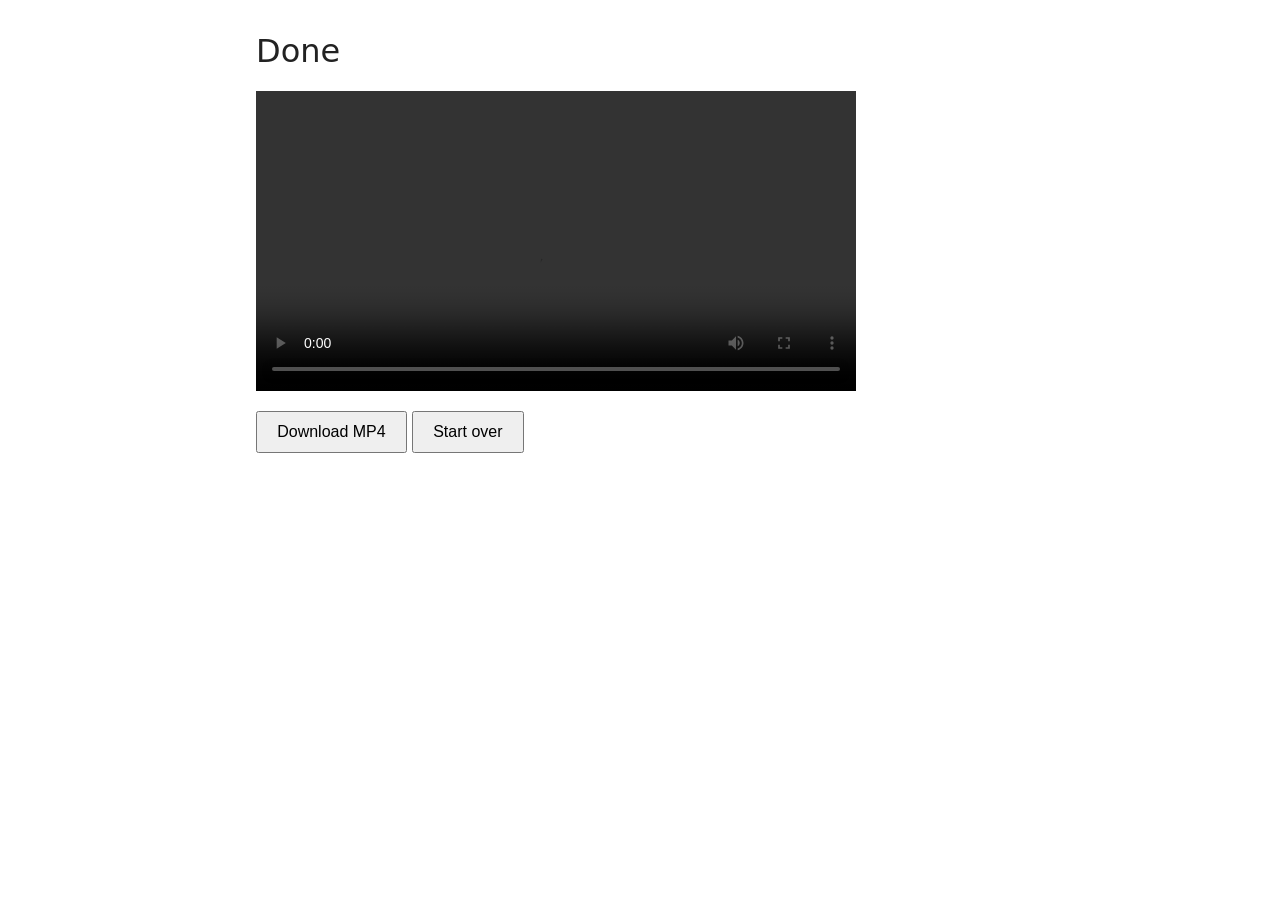
==== static/done.html @ bf4f15ad "feat: four-page vanilla HTML frontend with WS progress Co-Authored-By: Claude Sonnet 4.6 <noreply@an" ====
<!DOCTYPE html>
<html lang="en">
<head>
  <meta charset="utf-8">
  <title>Face Blur — Done</title>
  <link rel="stylesheet" href="/static/css/style.css">
</head>
<body>
  <h1>Done</h1>
  <video id="preview" controls style="width:100%; max-width:600px;"></video>
  <p>
    <a id="dl" download="blurred.mp4"><button>Download MP4</button></a>
    <button id="restart">Start over</button>
  </p>
  <script type="module">
    import { downloadUrl, deleteJob } from "/static/js/api.js";
    const jobId = new URLSearchParams(location.search).get("job");
    const url = downloadUrl(jobId);
    document.getElementById("preview").src = url;
    document.getElementById("dl").href = url;
    document.getElementById("restart").addEventListener("click", async () => {
      await deleteJob(jobId);
      location.href = "/static/index.html";
    });
  </script>
</body>
</html>
---- static/css/style.css ----
* { box-sizing: border-box; }
body { font-family: system-ui, sans-serif; max-width: 800px; margin: 2em auto; padding: 0 1em; color: #222; }
h1 { font-weight: 500; }
button { padding: 0.6em 1.2em; font-size: 1em; cursor: pointer; }
button:disabled { opacity: 0.5; cursor: default; }
.progress { width: 100%; height: 8px; background: #eee; border-radius: 4px; overflow: hidden; margin: 1em 0; }
.progress > div { height: 100%; background: #4a7bd6; width: 0%; transition: width 0.3s; }
.people { display: grid; grid-template-columns: repeat(auto-fill, minmax(140px, 1fr)); gap: 1em; margin: 1.5em 0; }
.person { border: 2px solid #ddd; border-radius: 8px; padding: 0.5em; text-align: center; cursor: pointer; user-select: none; }
.person img { width: 100%; aspect-ratio: 1; object-fit: cover; border-radius: 4px; }
.person.selected { border-color: #4a7bd6; background: #f0f5ff; }
.person.selected img { filter: blur(6px); }
.person .label { margin-top: 0.4em; font-size: 0.9em; color: #555; }
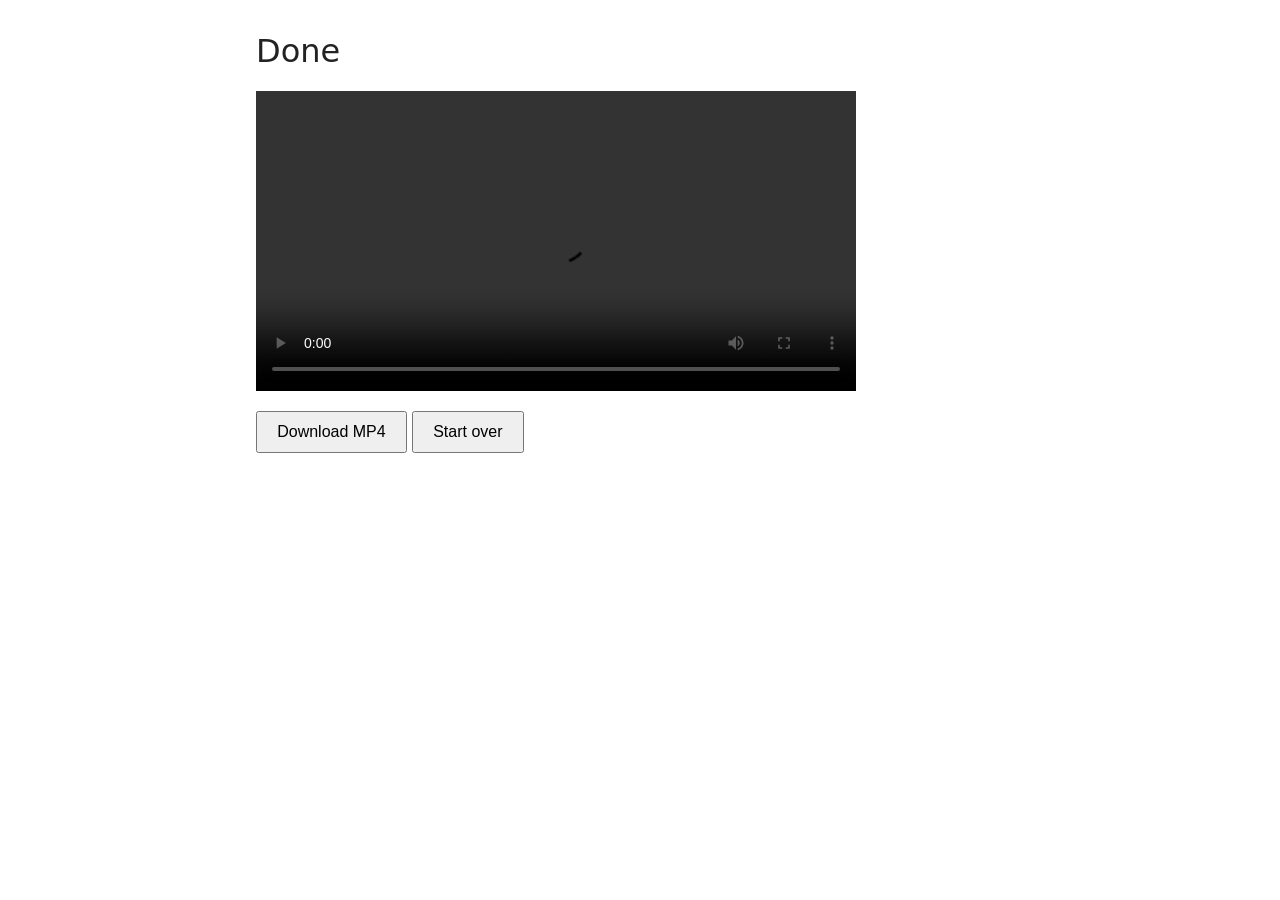
==== commit 37219268: "fix: stuck spinner (poll-always) + feat: blur-everyone fast mode FIX (stuck spinner): progress.js on" ====
--- a/static/done.html
+++ b/static/done.html
@@ -13,7 +13,7 @@
     <button id="restart">Start over</button>
   </p>
   <script type="module">
-    import { downloadUrl, deleteJob } from "/static/js/api.js";
+    import { downloadUrl, deleteJob } from "/static/js/api.js?v=3";
     const jobId = new URLSearchParams(location.search).get("job");
     const url = downloadUrl(jobId);
     document.getElementById("preview").src = url;
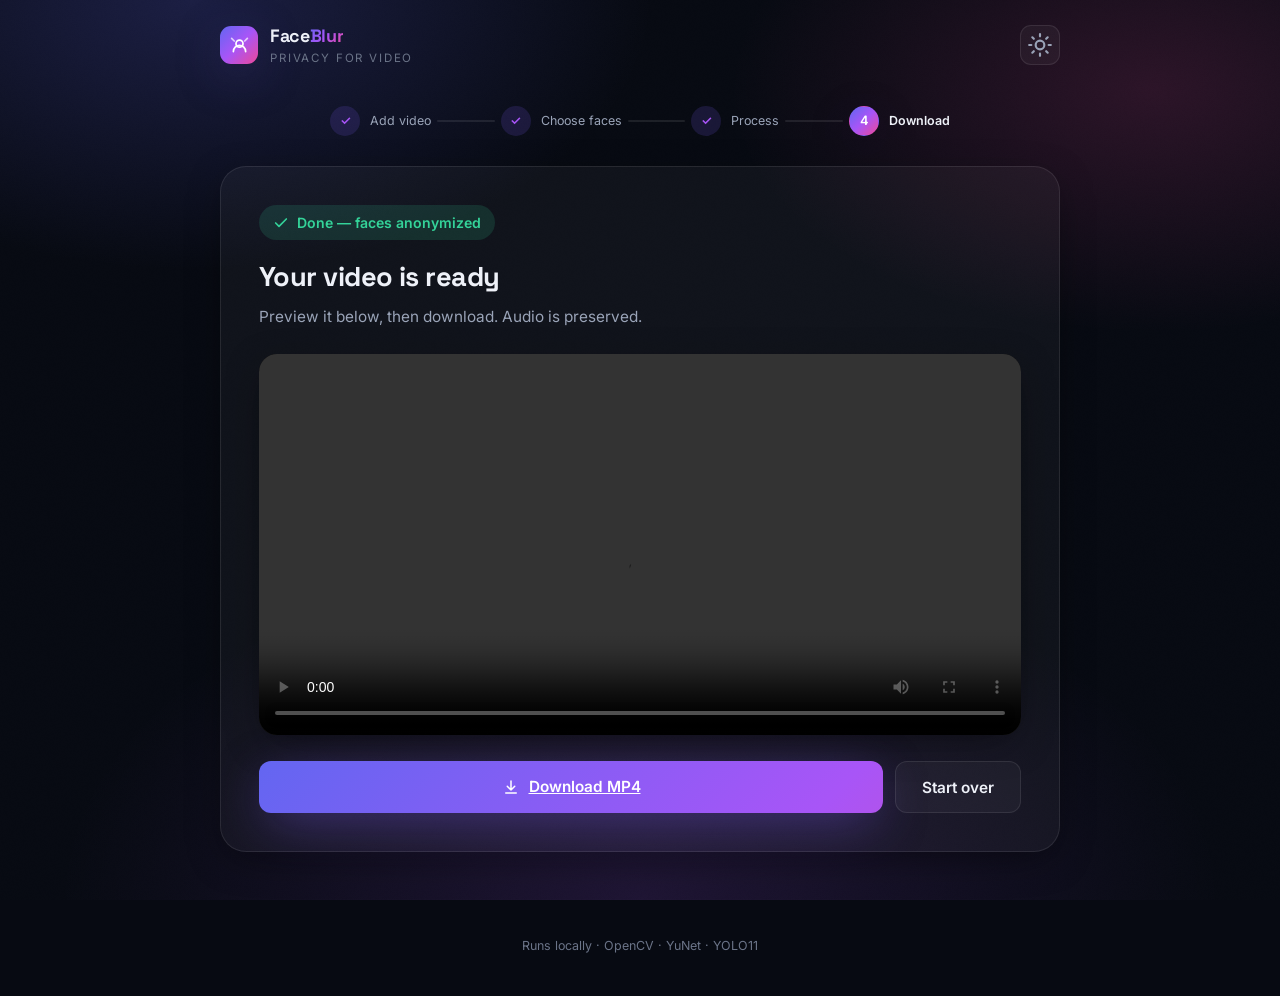
==== commit 77f9ea69: "feat(ui): premium redesign + GitHub Pages showcase Full visual overhaul of the frontend (no build st" ====
--- a/static/done.html
+++ b/static/done.html
@@ -1,26 +1,67 @@
 <!DOCTYPE html>
-<html lang="en">
+<html lang="en" data-theme="dark">
 <head>
   <meta charset="utf-8">
+  <meta name="viewport" content="width=device-width, initial-scale=1">
   <title>Face Blur — Done</title>
-  <link rel="stylesheet" href="/static/css/style.css">
+  <link rel="stylesheet" href="css/app.css?v=5">
 </head>
 <body>
-  <h1>Done</h1>
-  <video id="preview" controls style="width:100%; max-width:600px;"></video>
-  <p>
-    <a id="dl" download="blurred.mp4"><button>Download MP4</button></a>
-    <button id="restart">Start over</button>
-  </p>
+  <div class="bg-glow"></div>
+
+  <header class="topbar">
+    <a class="brand" href="index.html">
+      <span class="logo"><svg viewBox="0 0 24 24" fill="none" stroke="#fff" stroke-width="2" stroke-linecap="round"><circle cx="12" cy="11" r="4"/><path d="M5 20a7 7 0 0114 0"/><path d="M3 5l3 3M21 5l-3 3" opacity=".7"/></svg></span>
+      <span><div class="name">Face<span>Blur</span></div><div class="tag">privacy for video</div></span>
+    </a>
+    <button class="theme-toggle" aria-label="Toggle theme"></button>
+  </header>
+
+  <main class="shell">
+    <nav class="stepper">
+      <div class="step done"><span class="dot">✓</span><span class="label">Add video</span></div>
+      <span class="bar"></span>
+      <div class="step done"><span class="dot">✓</span><span class="label">Choose faces</span></div>
+      <span class="bar"></span>
+      <div class="step done"><span class="dot">✓</span><span class="label">Process</span></div>
+      <span class="bar"></span>
+      <div class="step active"><span class="dot">4</span><span class="label">Download</span></div>
+    </nav>
+
+    <section class="card result">
+      <div class="badge-ok">
+        <svg viewBox="0 0 24 24" fill="none" stroke="currentColor" stroke-width="2.5" stroke-linecap="round" stroke-linejoin="round"><path d="M20 6L9 17l-5-5"/></svg>
+        Done — faces anonymized
+      </div>
+      <h1>Your video is ready</h1>
+      <p class="sub">Preview it below, then download. Audio is preserved.</p>
+
+      <video id="preview" controls playsinline></video>
+
+      <div class="actions">
+        <a class="btn" id="dl" download="blurred.mp4" style="flex:1">
+          <svg viewBox="0 0 24 24" fill="none" stroke="currentColor" stroke-width="2" stroke-linecap="round" stroke-linejoin="round"><path d="M12 4v12M7 11l5 5 5-5"/><path d="M5 20h14"/></svg>
+          Download MP4
+        </a>
+        <button class="btn ghost" id="restart">Start over</button>
+      </div>
+    </section>
+  </main>
+
+  <footer class="foot">Runs locally · OpenCV · YuNet · YOLO11</footer>
+
   <script type="module">
-    import { downloadUrl, deleteJob } from "/static/js/api.js?v=3";
+    import { downloadUrl, deleteJob } from "./js/api.js?v=5";
+    import { initShell } from "./js/ui.js?v=5";
+    initShell();
+
     const jobId = new URLSearchParams(location.search).get("job");
     const url = downloadUrl(jobId);
     document.getElementById("preview").src = url;
     document.getElementById("dl").href = url;
     document.getElementById("restart").addEventListener("click", async () => {
-      await deleteJob(jobId);
-      location.href = "/static/index.html";
+      try { await deleteJob(jobId); } catch {}
+      location.href = "index.html";
     });
   </script>
 </body>
--- a/static/css/app.css
+++ b/static/css/app.css
@@ -0,0 +1,315 @@
+/* ============================================================
+   Face Blur — design system
+   Premium dark UI, glass cards, gradient glow. No build step.
+   ============================================================ */
+
+@import url('https://fonts.googleapis.com/css2?family=Inter:wght@400;500;600;700&family=Space+Grotesk:wght@500;600;700&display=swap');
+
+:root {
+  /* palette (dark default) */
+  --bg: #070a12;
+  --bg-2: #0b1020;
+  --surface: rgba(255, 255, 255, 0.04);
+  --surface-2: rgba(255, 255, 255, 0.06);
+  --border: rgba(255, 255, 255, 0.09);
+  --border-strong: rgba(255, 255, 255, 0.16);
+  --text: #eef1f8;
+  --text-muted: #9aa4b8;
+  --text-faint: #6b7488;
+
+  --accent: #6366f1;
+  --accent-2: #a855f7;
+  --accent-3: #ec4899;
+  --accent-grad: linear-gradient(135deg, #6366f1 0%, #a855f7 50%, #ec4899 100%);
+  --accent-soft: rgba(124, 92, 246, 0.16);
+
+  --ok: #34d399;
+  --warn: #fbbf24;
+  --err: #fb7185;
+
+  --radius: 18px;
+  --radius-sm: 12px;
+  --radius-lg: 26px;
+  --shadow: 0 10px 40px -12px rgba(0, 0, 0, 0.6);
+  --shadow-glow: 0 12px 50px -10px rgba(124, 92, 246, 0.5);
+  --ring: 0 0 0 3px rgba(124, 92, 246, 0.35);
+
+  --maxw: 880px;
+  --ease: cubic-bezier(0.22, 1, 0.36, 1);
+}
+
+[data-theme='light'] {
+  --bg: #f5f6fb;
+  --bg-2: #eceef6;
+  --surface: rgba(255, 255, 255, 0.75);
+  --surface-2: #ffffff;
+  --border: rgba(15, 23, 42, 0.10);
+  --border-strong: rgba(15, 23, 42, 0.18);
+  --text: #131726;
+  --text-muted: #5a647a;
+  --text-faint: #8b94a8;
+  --accent-soft: rgba(124, 92, 246, 0.12);
+  --shadow: 0 14px 44px -18px rgba(40, 30, 90, 0.35);
+}
+
+* { box-sizing: border-box; }
+
+html, body { height: 100%; }
+
+body {
+  margin: 0;
+  font-family: 'Inter', system-ui, -apple-system, sans-serif;
+  color: var(--text);
+  background: var(--bg);
+  -webkit-font-smoothing: antialiased;
+  line-height: 1.55;
+  overflow-x: hidden;
+}
+
+/* layered glow background */
+.bg-glow {
+  position: fixed;
+  inset: 0;
+  z-index: -1;
+  background:
+    radial-gradient(60% 50% at 15% 0%, rgba(99, 102, 241, 0.22), transparent 60%),
+    radial-gradient(55% 45% at 90% 10%, rgba(236, 72, 153, 0.16), transparent 60%),
+    radial-gradient(70% 60% at 50% 100%, rgba(168, 85, 247, 0.15), transparent 65%),
+    var(--bg);
+}
+.bg-glow::after {
+  content: '';
+  position: absolute;
+  inset: 0;
+  background-image: url("data:image/svg+xml,%3Csvg xmlns='http://www.w3.org/2000/svg' width='140' height='140'%3E%3Cfilter id='n'%3E%3CfeTurbulence type='fractalNoise' baseFrequency='0.85' numOctaves='2'/%3E%3C/filter%3E%3Crect width='100%25' height='100%25' filter='url(%23n)' opacity='0.025'/%3E%3C/svg%3E");
+  opacity: 0.6;
+  mix-blend-mode: overlay;
+}
+
+/* ---------- top bar ---------- */
+.topbar {
+  display: flex;
+  align-items: center;
+  justify-content: space-between;
+  max-width: var(--maxw);
+  margin: 0 auto;
+  padding: 22px 20px 0;
+}
+.brand { display: flex; align-items: center; gap: 12px; text-decoration: none; color: var(--text); }
+.brand .logo {
+  width: 38px; height: 38px; border-radius: 11px;
+  background: var(--accent-grad);
+  display: grid; place-items: center;
+  box-shadow: var(--shadow-glow);
+  position: relative;
+}
+.brand .logo svg { width: 21px; height: 21px; }
+.brand .name { font-family: 'Space Grotesk', sans-serif; font-weight: 700; font-size: 1.12rem; letter-spacing: -0.02em; }
+.brand .name span { background: var(--accent-grad); -webkit-background-clip: text; background-clip: text; color: transparent; }
+.brand .tag { font-size: 0.72rem; color: var(--text-faint); letter-spacing: 0.16em; text-transform: uppercase; }
+
+.theme-toggle {
+  width: 40px; height: 40px; border-radius: 11px;
+  background: var(--surface); border: 1px solid var(--border);
+  color: var(--text-muted); cursor: pointer; display: grid; place-items: center;
+  transition: all 0.2s var(--ease);
+}
+.theme-toggle:hover { background: var(--surface-2); color: var(--text); border-color: var(--border-strong); }
+
+/* ---------- shell ---------- */
+.shell {
+  max-width: var(--maxw);
+  margin: 0 auto;
+  padding: 30px 20px 60px;
+  animation: rise 0.6s var(--ease) both;
+}
+@keyframes rise { from { opacity: 0; transform: translateY(14px); } to { opacity: 1; transform: none; } }
+
+/* ---------- stepper ---------- */
+.stepper { display: flex; align-items: center; gap: 6px; margin: 8px auto 30px; max-width: 620px; }
+.stepper .step { display: flex; align-items: center; gap: 10px; flex: 1; }
+.stepper .dot {
+  width: 30px; height: 30px; border-radius: 50%; flex: none;
+  display: grid; place-items: center; font-size: 0.8rem; font-weight: 600;
+  background: var(--surface); border: 1px solid var(--border); color: var(--text-faint);
+  transition: all 0.3s var(--ease);
+}
+.stepper .label { font-size: 0.78rem; color: var(--text-faint); white-space: nowrap; }
+.stepper .bar { height: 2px; flex: 1; background: var(--border); border-radius: 2px; }
+.stepper .step.done .dot { background: var(--accent-soft); border-color: transparent; color: var(--accent-2); }
+.stepper .step.active .dot { background: var(--accent-grad); border-color: transparent; color: #fff; box-shadow: var(--shadow-glow); }
+.stepper .step.active .label { color: var(--text); font-weight: 600; }
+.stepper .step.done .label { color: var(--text-muted); }
+@media (max-width: 620px) { .stepper .label { display: none; } }
+
+/* ---------- card ---------- */
+.card {
+  background: var(--surface);
+  border: 1px solid var(--border);
+  border-radius: var(--radius-lg);
+  box-shadow: var(--shadow);
+  backdrop-filter: blur(18px) saturate(140%);
+  -webkit-backdrop-filter: blur(18px) saturate(140%);
+  padding: 38px;
+}
+@media (max-width: 560px) { .card { padding: 24px; } }
+
+.card h1 { font-family: 'Space Grotesk', sans-serif; font-size: 1.7rem; letter-spacing: -0.02em; margin: 0 0 6px; }
+.card .sub { color: var(--text-muted); margin: 0 0 26px; font-size: 0.96rem; }
+.eyebrow { font-size: 0.74rem; letter-spacing: 0.18em; text-transform: uppercase; color: var(--accent-2); font-weight: 600; margin-bottom: 10px; }
+
+/* ---------- dropzone ---------- */
+.dropzone {
+  border: 1.5px dashed var(--border-strong);
+  border-radius: var(--radius);
+  padding: 44px 24px;
+  text-align: center;
+  cursor: pointer;
+  transition: all 0.25s var(--ease);
+  background: var(--surface);
+  position: relative;
+}
+.dropzone:hover, .dropzone.drag {
+  border-color: var(--accent-2);
+  background: var(--accent-soft);
+  transform: translateY(-2px);
+}
+.dropzone .ico {
+  width: 58px; height: 58px; margin: 0 auto 14px; border-radius: 16px;
+  background: var(--accent-soft); display: grid; place-items: center; color: var(--accent-2);
+}
+.dropzone .ico svg { width: 28px; height: 28px; }
+.dropzone .big { font-weight: 600; font-size: 1.04rem; }
+.dropzone .small { color: var(--text-faint); font-size: 0.85rem; margin-top: 4px; }
+.dropzone.has-file { border-style: solid; border-color: var(--ok); background: rgba(52, 211, 153, 0.08); }
+.dropzone .filename { color: var(--ok); font-weight: 600; word-break: break-all; }
+
+/* ---------- divider ---------- */
+.or { display: flex; align-items: center; gap: 14px; margin: 22px 0; color: var(--text-faint); font-size: 0.8rem; letter-spacing: 0.1em; }
+.or::before, .or::after { content: ''; flex: 1; height: 1px; background: var(--border); }
+
+/* ---------- inputs ---------- */
+.field { width: 100%; padding: 14px 16px; font-size: 0.98rem; font-family: inherit;
+  background: var(--surface); border: 1px solid var(--border); border-radius: var(--radius-sm);
+  color: var(--text); transition: all 0.2s var(--ease); }
+.field::placeholder { color: var(--text-faint); }
+.field:focus { outline: none; border-color: var(--accent-2); box-shadow: var(--ring); background: var(--surface-2); }
+
+label.lbl { font-size: 0.82rem; color: var(--text-muted); font-weight: 500; display: block; margin-bottom: 8px; }
+
+/* ---------- option cards (blur scope / toggles) ---------- */
+.options { display: grid; gap: 10px; margin: 8px 0 4px; }
+.opt {
+  display: flex; align-items: flex-start; gap: 13px; padding: 14px 16px;
+  border: 1px solid var(--border); border-radius: var(--radius-sm);
+  background: var(--surface); cursor: pointer; transition: all 0.2s var(--ease);
+}
+.opt:hover { border-color: var(--border-strong); background: var(--surface-2); }
+.opt input { margin: 3px 0 0; accent-color: var(--accent-2); width: 16px; height: 16px; flex: none; }
+.opt.selected { border-color: var(--accent-2); background: var(--accent-soft); box-shadow: var(--ring); }
+.opt .t { font-weight: 600; font-size: 0.92rem; }
+.opt .d { font-size: 0.82rem; color: var(--text-muted); margin-top: 2px; }
+.opt .pill { font-size: 0.66rem; padding: 2px 8px; border-radius: 999px; font-weight: 600; letter-spacing: 0.04em;
+  background: var(--surface-2); color: var(--text-muted); margin-left: 8px; }
+.opt .pill.fast { background: rgba(52, 211, 153, 0.16); color: var(--ok); }
+.opt .pill.best { background: var(--accent-soft); color: var(--accent-2); }
+
+/* ---------- buttons ---------- */
+.btn {
+  display: inline-flex; align-items: center; justify-content: center; gap: 9px;
+  padding: 14px 26px; font-size: 0.96rem; font-weight: 600; font-family: inherit;
+  border: none; border-radius: var(--radius-sm); cursor: pointer;
+  background: var(--accent-grad); color: #fff; background-size: 180% 180%;
+  box-shadow: var(--shadow-glow); transition: all 0.25s var(--ease);
+}
+.btn:hover:not(:disabled) { transform: translateY(-2px); background-position: 100% 0; box-shadow: 0 16px 50px -8px rgba(168, 85, 247, 0.6); }
+.btn:active:not(:disabled) { transform: translateY(0); }
+.btn:disabled { opacity: 0.4; cursor: not-allowed; box-shadow: none; }
+.btn.ghost { background: var(--surface); color: var(--text); box-shadow: none; border: 1px solid var(--border); }
+.btn.ghost:hover:not(:disabled) { background: var(--surface-2); border-color: var(--border-strong); transform: translateY(-1px); }
+.btn.block { width: 100%; }
+.btn svg { width: 18px; height: 18px; }
+
+.actions { display: flex; gap: 12px; margin-top: 26px; flex-wrap: wrap; }
+
+/* ---------- people grid ---------- */
+.toolbar { display: flex; align-items: center; justify-content: space-between; gap: 12px; margin-bottom: 16px; flex-wrap: wrap; }
+.toolbar .count { font-size: 0.88rem; color: var(--text-muted); }
+.toolbar .count b { color: var(--text); }
+.linkbtn { background: none; border: none; color: var(--accent-2); font: inherit; font-size: 0.85rem; font-weight: 600; cursor: pointer; padding: 4px 6px; border-radius: 8px; }
+.linkbtn:hover { background: var(--accent-soft); }
+
+.people { display: grid; grid-template-columns: repeat(auto-fill, minmax(116px, 1fr)); gap: 14px; margin: 4px 0 8px; }
+.person {
+  border: 1.5px solid var(--border); border-radius: var(--radius-sm); padding: 8px; cursor: pointer;
+  background: var(--surface); transition: all 0.2s var(--ease); position: relative; text-align: center; user-select: none;
+}
+.person:hover { transform: translateY(-3px); border-color: var(--border-strong); box-shadow: var(--shadow); }
+.person img { width: 100%; aspect-ratio: 1; object-fit: cover; border-radius: 9px; display: block; background: var(--bg-2); }
+.person .meta { font-size: 0.74rem; color: var(--text-faint); margin-top: 7px; }
+.person .check {
+  position: absolute; top: 12px; right: 12px; width: 24px; height: 24px; border-radius: 50%;
+  background: var(--surface-2); border: 1px solid var(--border-strong); display: grid; place-items: center;
+  color: transparent; transition: all 0.2s var(--ease);
+}
+.person.selected { border-color: var(--accent-2); box-shadow: var(--ring); }
+.person.selected .check { background: var(--accent-grad); border-color: transparent; color: #fff; }
+.person.selected img { filter: blur(7px) brightness(0.92); }
+.person .check svg { width: 14px; height: 14px; }
+
+fieldset.scope { border: 1px solid var(--border); border-radius: var(--radius); padding: 18px; margin: 24px 0 0; }
+fieldset.scope legend { padding: 0 8px; font-size: 0.82rem; color: var(--text-muted); font-weight: 600; }
+
+/* ---------- progress ---------- */
+.proc { text-align: center; padding: 16px 0; }
+.ring { --p: 0; width: 168px; height: 168px; margin: 6px auto 24px; border-radius: 50%; position: relative;
+  background: conic-gradient(var(--accent-2) calc(var(--p) * 1%), var(--border) 0);
+  transition: background 0.4s var(--ease); }
+.ring::before { content: ''; position: absolute; inset: 12px; border-radius: 50%; background: var(--bg-2); }
+.ring .pct { position: absolute; inset: 0; display: grid; place-items: center; font-family: 'Space Grotesk', sans-serif;
+  font-size: 2.1rem; font-weight: 700; letter-spacing: -0.02em; }
+.ring.indeterminate { animation: spin 1.1s linear infinite; background: conic-gradient(var(--accent-2) 25%, var(--border) 0); }
+@keyframes spin { to { transform: rotate(360deg); } }
+.proc .phase { font-family: 'Space Grotesk', sans-serif; font-size: 1.3rem; font-weight: 600; }
+.proc .hint { color: var(--text-muted); margin-top: 6px; font-size: 0.92rem; }
+
+.bar-wrap { height: 8px; background: var(--border); border-radius: 999px; overflow: hidden; margin: 18px 0; }
+.bar-fill { height: 100%; width: 0%; border-radius: 999px; background: var(--accent-grad); background-size: 200% 100%;
+  transition: width 0.4s var(--ease); animation: shimmer 2s linear infinite; }
+@keyframes shimmer { to { background-position: -200% 0; } }
+
+/* ---------- result ---------- */
+.result video { width: 100%; border-radius: var(--radius); background: #000; box-shadow: var(--shadow); display: block; }
+.badge-ok { display: inline-flex; align-items: center; gap: 8px; padding: 7px 14px; border-radius: 999px;
+  background: rgba(52, 211, 153, 0.14); color: var(--ok); font-weight: 600; font-size: 0.88rem; margin-bottom: 16px; }
+.badge-ok svg { width: 16px; height: 16px; }
+
+/* ---------- banner (GH Pages showcase) ---------- */
+.banner {
+  max-width: var(--maxw); margin: 16px auto 0; padding: 12px 18px; border-radius: var(--radius-sm);
+  background: rgba(251, 191, 36, 0.10); border: 1px solid rgba(251, 191, 36, 0.3); color: var(--warn);
+  font-size: 0.86rem; display: flex; gap: 10px; align-items: center;
+}
+.banner b { color: var(--text); }
+.banner svg { width: 18px; height: 18px; flex: none; }
+.banner a { color: var(--accent-2); }
+
+/* ---------- toast ---------- */
+.toast { position: fixed; bottom: 24px; left: 50%; transform: translateX(-50%) translateY(120%);
+  background: var(--surface-2); border: 1px solid var(--border-strong); color: var(--text);
+  padding: 13px 20px; border-radius: var(--radius-sm); box-shadow: var(--shadow); backdrop-filter: blur(14px);
+  transition: transform 0.4s var(--ease); z-index: 50; max-width: 90vw; }
+.toast.show { transform: translateX(-50%) translateY(0); }
+.toast.err { border-color: var(--err); color: var(--err); }
+
+/* ---------- footer ---------- */
+.foot { text-align: center; color: var(--text-faint); font-size: 0.78rem; padding: 24px 20px 40px; }
+.foot a { color: var(--text-muted); text-decoration: none; }
+.foot a:hover { color: var(--accent-2); }
+
+/* ---------- misc ---------- */
+.spin { width: 18px; height: 18px; border: 2px solid rgba(255,255,255,0.4); border-top-color: #fff; border-radius: 50%; animation: spin 0.7s linear infinite; }
+
+@media (prefers-reduced-motion: reduce) {
+  *, *::before, *::after { animation-duration: 0.01ms !important; transition-duration: 0.05ms !important; }
+}
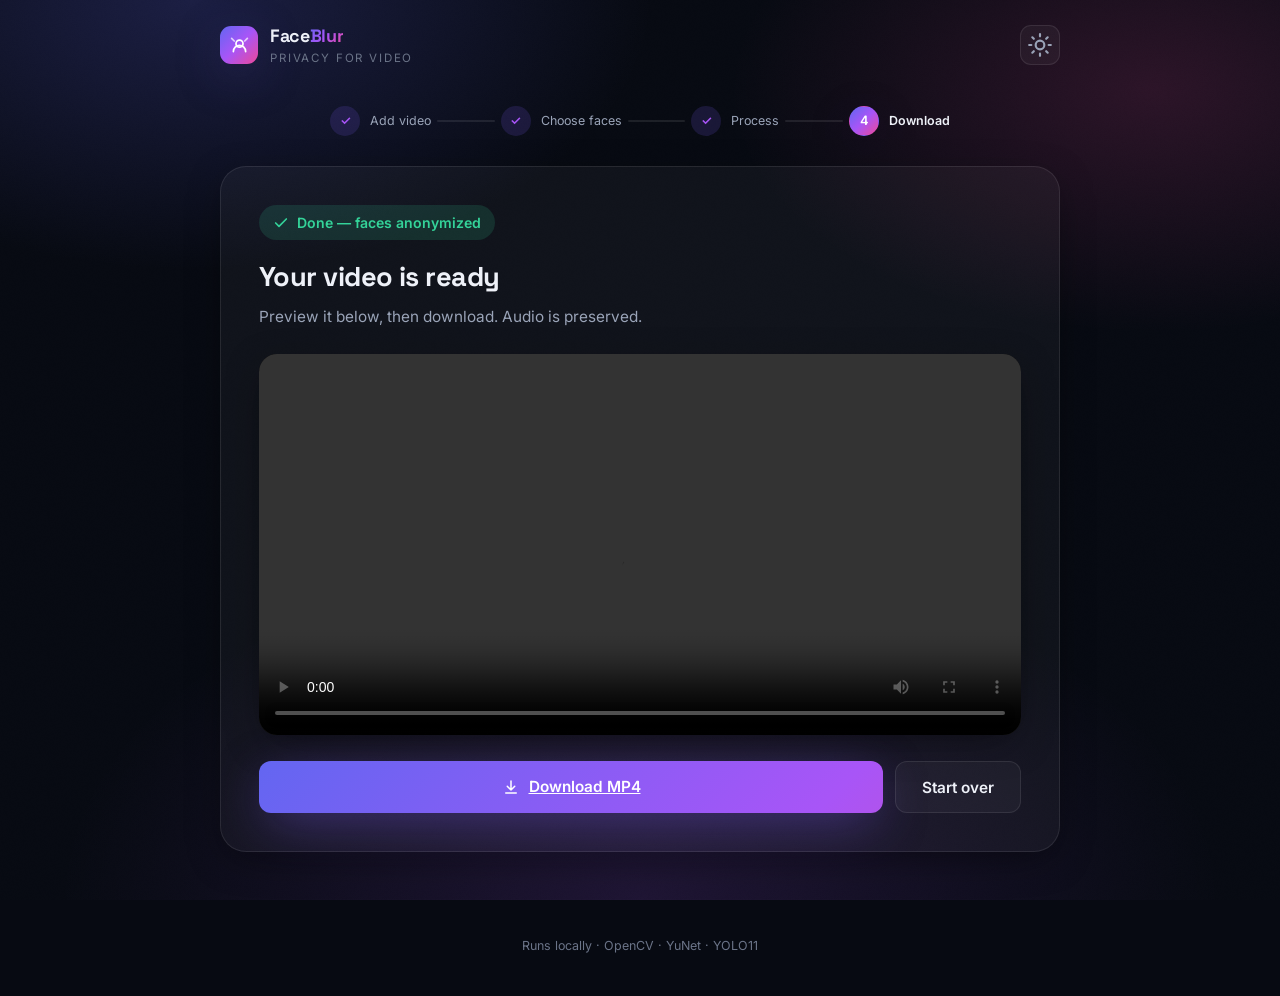
==== commit e00a8fe1: "feat: guardrail whole-body blur to short clips (prevent OOM on long video) EdgeTAM loads the whole c" ====
--- a/static/done.html
+++ b/static/done.html
@@ -4,7 +4,7 @@
   <meta charset="utf-8">
   <meta name="viewport" content="width=device-width, initial-scale=1">
   <title>Face Blur — Done</title>
-  <link rel="stylesheet" href="css/app.css?v=5">
+  <link rel="stylesheet" href="css/app.css?v=6">
 </head>
 <body>
   <div class="bg-glow"></div>
@@ -51,8 +51,8 @@
   <footer class="foot">Runs locally · OpenCV · YuNet · YOLO11</footer>
 
   <script type="module">
-    import { downloadUrl, deleteJob } from "./js/api.js?v=5";
-    import { initShell } from "./js/ui.js?v=5";
+    import { downloadUrl, deleteJob } from "./js/api.js?v=6";
+    import { initShell } from "./js/ui.js?v=6";
     initShell();
 
     const jobId = new URLSearchParams(location.search).get("job");
